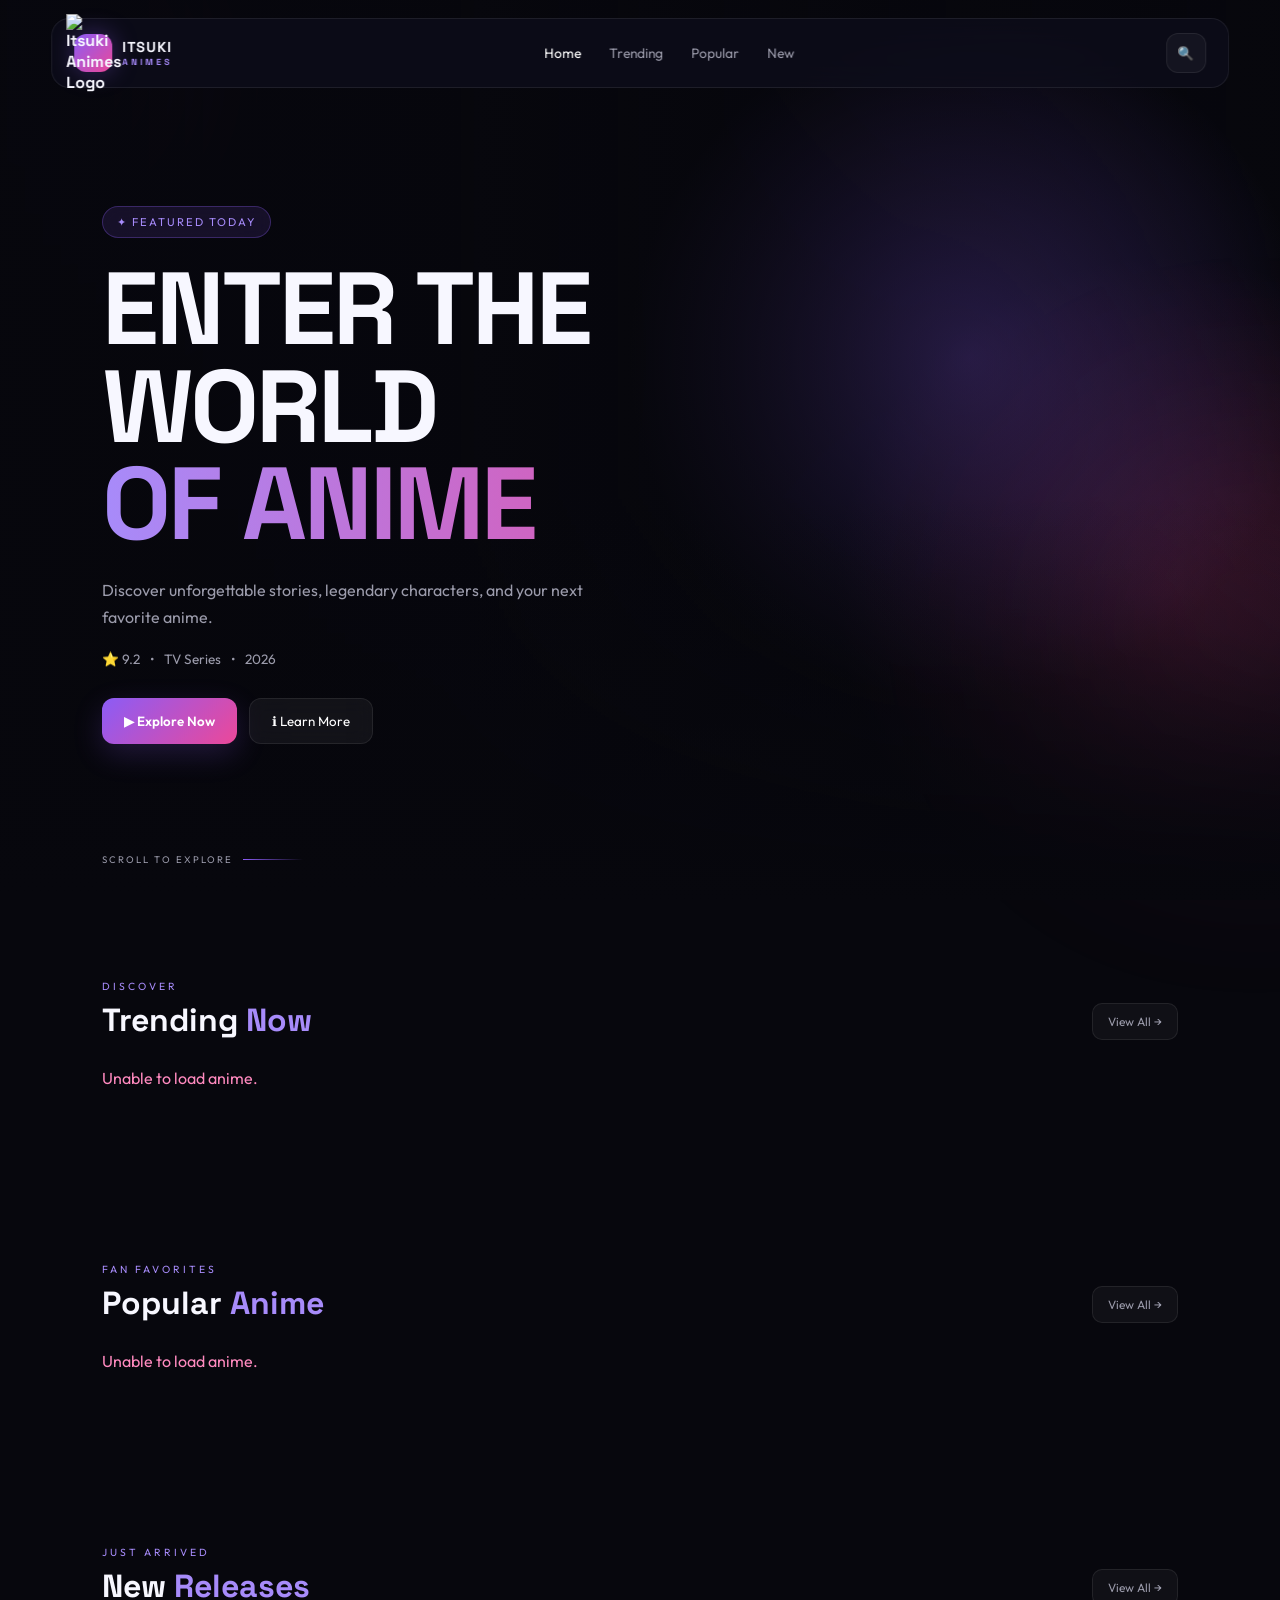
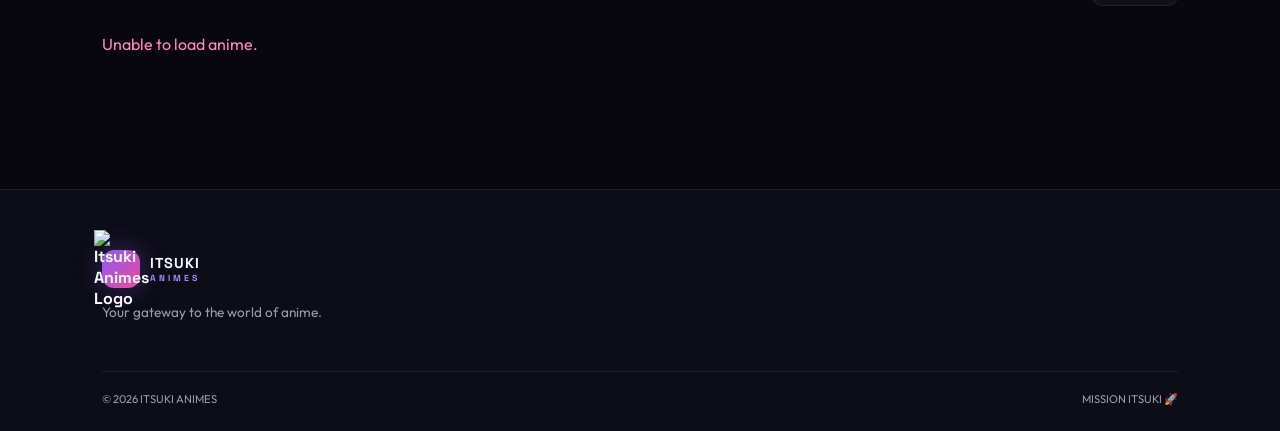
==== index.html @ 382caeaa "Add files via upload" ====
<!DOCTYPE html>
<html lang="en">
<head>
  <meta charset="UTF-8">
  <meta name="viewport" content="width=device-width, initial-scale=1.0">

  <title>ITSUKI ANIMES — Discover Anime</title>

  <link rel="stylesheet" href="style.css">

  <link rel="preconnect" href="https://fonts.googleapis.com">
  <link rel="preconnect" href="https://fonts.gstatic.com" crossorigin>

  <link href="https://fonts.googleapis.com/css2?family=Outfit:wght@400;500;600;700;800&family=Space+Grotesk:wght@500;600;700&display=swap" rel="stylesheet">
</head>

<body>

  <div class="bg-glow glow-one"></div>
  <div class="bg-glow glow-two"></div>


  <!-- =========================
       SEARCH OVERLAY
  ========================= -->

  <div class="search-overlay" id="search-overlay">

    <div class="search-container">

      <button class="close-search" id="close-search">✕</button>

      <p class="section-tag">FIND YOUR NEXT FAVORITE</p>

      <h2>Search <span>Anime</span></h2>

      <div class="search-box">

        <input
          type="text"
          id="search-input"
          placeholder="Search your favorite anime..."
          autocomplete="off"
        >

        <button id="search-btn" aria-label="Search">
          🔍
        </button>

      </div>

      <div class="search-results" id="search-results"></div>

    </div>

  </div>


  <!-- =========================
       NAVBAR
  ========================= -->

  <header class="navbar">

    <div class="brand">

      <div class="brand-icon">
        <img src="logo.png" alt="Itsuki Animes Logo">
      </div>

      <div class="brand-name">
        ITSUKI
        <span>ANIMES</span>
      </div>

    </div>


    <nav class="desktop-nav">

      <a href="#" class="active">Home</a>

      <a href="#trending">
        Trending
      </a>

      <a href="#popular">
        Popular
      </a>

      <a href="#new">
        New
      </a>

    </nav>


    <div class="nav-actions">

      <button
        class="icon-btn"
        id="open-search"
        aria-label="Open Search"
      >
        🔍
      </button>

      <button
        class="menu-btn"
        aria-label="Open Menu"
      >
        ☰
      </button>

    </div>

  </header>


  <!-- =========================
       MOBILE MENU
  ========================= -->

  <div
    class="mobile-menu-overlay"
    id="mobile-menu-overlay"
  ></div>


  <aside
    class="mobile-menu"
    id="mobile-menu"
  >

    <div class="mobile-menu-header">

      <div class="brand">

        <div class="brand-icon">
          <img src="logo.png" alt="Itsuki Animes Logo">
        </div>

        <div class="brand-name">
          ITSUKI
          <span>ANIMES</span>
        </div>

      </div>


      <button
        class="mobile-menu-close"
        id="mobile-menu-close"
        aria-label="Close Menu"
      >
        ✕
      </button>

    </div>


    <nav class="mobile-nav">

      <a
        href="#"
        class="mobile-nav-link active"
      >
        🏠 <span>Home</span>
      </a>

      <a
        href="#trending"
        class="mobile-nav-link"
      >
        🔥 <span>Trending</span>
      </a>

      <a
        href="#popular"
        class="mobile-nav-link"
      >
        ⭐ <span>Popular</span>
      </a>

      <a
        href="#new"
        class="mobile-nav-link"
      >
        🆕 <span>New Releases</span>
      </a>

      <a
        href="my-list.html"
        class="mobile-nav-link"
      >
        ❤️ <span>My List</span>
      </a>

    </nav>


    <div class="mobile-menu-divider"></div>


    <button
      class="mobile-search-btn"
      id="mobile-search-btn"
    >
      🔍 <span>Search Anime</span>
    </button>


    <div class="mobile-menu-footer">

      <span>MISSION ITSUKI</span>

      <span>🚀</span>

    </div>

  </aside>


  <!-- =========================
       MAIN CONTENT
  ========================= -->

  <main>


    <!-- HERO -->

    <section class="hero">

      <div
        class="hero-background"
        id="hero-background"
      ></div>

      <div class="hero-gradient"></div>


      <div class="hero-content">

        <div
          class="featured-label"
          id="hero-label"
        >
          ✦ FEATURED TODAY
        </div>


        <h1 id="hero-title">
          ENTER THE WORLD
          <span>OF ANIME</span>
        </h1>


        <p
          class="hero-text"
          id="hero-text"
        >
          Discover unforgettable stories,
          legendary characters,
          and your next favorite anime.
        </p>


        <div class="hero-meta">

          <span id="hero-score">
            ⭐ 9.2
          </span>

          <span>•</span>

          <span id="hero-type">
            TV Series
          </span>

          <span>•</span>

          <span id="hero-year">
            2026
          </span>

        </div>


        <div class="hero-buttons">

          <button
            class="watch-btn"
            id="hero-watch-btn"
            type="button"
          >
            ▶ Explore Now
          </button>


          <button
            class="info-btn"
            id="hero-info-btn"
            type="button"
          >
            ℹ Learn More
          </button>

        </div>

      </div>


      <div class="scroll-indicator">

        <span>
          SCROLL TO EXPLORE
        </span>

        <div class="scroll-line"></div>

      </div>

    </section>


    <!-- =========================
         TRENDING
    ========================= -->

    <section
      class="content-section"
      id="trending"
    >

      <div class="section-top">

        <div>

          <p class="section-tag">
            DISCOVER
          </p>

          <h2>
            Trending <span>Now</span>
          </h2>

        </div>


        <button class="view-btn">
          View All →
        </button>

      </div>


      <div
        class="anime-row"
        id="trending-grid"
      >
        <p>Loading anime...</p>
      </div>

    </section>


    <!-- =========================
         POPULAR
    ========================= -->

    <section
      class="content-section"
      id="popular"
    >

      <div class="section-top">

        <div>

          <p class="section-tag">
            FAN FAVORITES
          </p>

          <h2>
            Popular <span>Anime</span>
          </h2>

        </div>


        <button class="view-btn">
          View All →
        </button>

      </div>


      <div
        class="anime-row"
        id="popular-grid"
      >
        <p>Loading anime...</p>
      </div>

    </section>


    <!-- =========================
         NEW RELEASES
    ========================= -->

    <section
      class="content-section"
      id="new"
    >

      <div class="section-top">

        <div>

          <p class="section-tag">
            JUST ARRIVED
          </p>

          <h2>
            New <span>Releases</span>
          </h2>

        </div>


        <button class="view-btn">
          View All →
        </button>

      </div>


      <div
        class="anime-row"
        id="new-grid"
      >
        <p>Loading anime...</p>
      </div>

    </section>

  </main>


  <!-- =========================
       FOOTER
  ========================= -->

  <footer class="footer">

    <div class="footer-brand">

      <div class="brand">

        <div class="brand-icon">
          <img src="logo.png" alt="Itsuki Animes Logo">
        </div>

        <div class="brand-name">
          ITSUKI
          <span>ANIMES</span>
        </div>

      </div>


      <p>
        Your gateway to the world of anime.
      </p>

    </div>


    <div class="footer-bottom">

      <span>
        © 2026 ITSUKI ANIMES
      </span>

      <span>
        MISSION ITSUKI 🚀
      </span>

    </div>

  </footer>


  <!-- =========================
       JAVASCRIPT
  ========================= -->

  <script src="script.js"></script>

</body>
</html>
---- style.css ----
* {
  margin: 0;
  padding: 0;
  box-sizing: border-box;
}

:root {
  --bg: #07070d;
  --bg-soft: #0d0d18;
  --card: rgba(20, 20, 35, 0.78);
  --text: #f7f7ff;
  --muted: #9b9bab;
  --purple: #8b5cf6;
  --purple-light: #a78bfa;
  --pink: #ec4899;
  --border: rgba(255, 255, 255, 0.08);
}

html {
  scroll-behavior: smooth;
}

body {
  font-family: "Outfit", sans-serif;
  background: var(--bg);
  color: var(--text);
  overflow-x: hidden;
}

/* =========================
   BACKGROUND GLOWS
========================= */

.bg-glow {
  position: fixed;
  width: 350px;
  height: 350px;
  border-radius: 50%;
  filter: blur(120px);
  opacity: 0.15;
  z-index: -1;
}

.glow-one {
  background: var(--purple);
  top: -100px;
  left: -120px;
}

.glow-two {
  background: var(--pink);
  bottom: 100px;
  right: -150px;
}

/* =========================
   SEARCH OVERLAY
========================= */

.search-overlay {
  position: fixed;
  inset: 0;
  z-index: 2000;
  display: none;
  padding: 100px 6% 40px;
  background: rgba(7, 7, 13, 0.96);
  backdrop-filter: blur(20px);
  overflow-y: auto;
}

.search-overlay.active {
  display: block;
}

.search-container {
  width: 100%;
  max-width: 900px;
  margin: auto;
}

.search-container h2 {
  font-family: "Space Grotesk", sans-serif;
  font-size: 2.5rem;
  margin-bottom: 25px;
}

.search-container h2 span {
  color: var(--purple-light);
}

.close-search {
  position: fixed;
  top: 25px;
  right: 6%;
  width: 45px;
  height: 45px;
  border-radius: 14px;
  border: 1px solid var(--border);
  background: rgba(255, 255, 255, 0.06);
  color: white;
  font-size: 1.2rem;
  cursor: pointer;
}

.search-box {
  display: flex;
  gap: 10px;
  padding: 8px;
  border: 1px solid var(--border);
  border-radius: 16px;
  background: rgba(255, 255, 255, 0.05);
  margin-bottom: 30px;
}

.search-box input {
  flex: 1;
  min-width: 0;
  padding: 14px;
  border: none;
  outline: none;
  background: transparent;
  color: white;
  font-family: inherit;
  font-size: 1rem;
}

.search-box input::placeholder {
  color: var(--muted);
}

.search-box button {
  width: 52px;
  border: none;
  border-radius: 12px;
  background: linear-gradient(
    135deg,
    var(--purple),
    var(--pink)
  );
  cursor: pointer;
}

.search-results {
  display: grid;
  grid-template-columns:
    repeat(auto-fill, minmax(150px, 1fr));
  gap: 18px;
}

/* =========================
   NAVBAR
========================= */

.navbar {
  position: fixed;
  top: 0;
  left: 50%;
  transform: translateX(-50%);
  width: 92%;
  max-width: 1200px;
  height: 70px;
  margin-top: 18px;
  padding: 0 22px;
  display: flex;
  align-items: center;
  justify-content: space-between;
  background: rgba(15, 15, 28, 0.72);
  backdrop-filter: blur(18px);
  border: 1px solid var(--border);
  border-radius: 18px;
  z-index: 1000;
}

/* =========================
   BRAND
========================= */

.brand {
  display: flex;
  align-items: center;
  gap: 10px;
}

.brand-icon {
  width: 38px;
  height: 38px;
  display: flex;
  align-items: center;
  justify-content: center;
  font-family: "Space Grotesk", sans-serif;
  font-weight: 700;
  border-radius: 12px;
  background: linear-gradient(
    135deg,
    var(--purple),
    var(--pink)
  );
  box-shadow: 0 0 25px rgba(139, 92, 246, 0.35);
}

.brand-name {
  font-family: "Space Grotesk", sans-serif;
  font-weight: 700;
  font-size: 0.9rem;
  letter-spacing: 1px;
}

.brand-name span {
  display: block;
  font-size: 0.55rem;
  color: var(--purple-light);
  letter-spacing: 3px;
}

/* =========================
   NAVIGATION
========================= */

.desktop-nav {
  display: flex;
  gap: 28px;
}

.desktop-nav a {
  text-decoration: none;
  color: var(--muted);
  font-size: 0.85rem;
}

.desktop-nav a:hover,
.desktop-nav .active {
  color: white;
}

.nav-actions {
  display: flex;
  gap: 8px;
}

.icon-btn,
.menu-btn {
  width: 40px;
  height: 40px;
  border: 1px solid var(--border);
  border-radius: 12px;
  background: rgba(255, 255, 255, 0.04);
  color: white;
  cursor: pointer;
}

.menu-btn {
  display: none;
  font-size: 1.2rem;
}

/* =========================
   HERO
========================= */

.hero {
  min-height: 100vh;
  display: flex;
  align-items: center;
  padding: 150px 8% 100px;
  position: relative;
  overflow: hidden;
}

/* =========================
   DYNAMIC HERO BACKGROUND
========================= */

.hero-background {
  position: absolute;
  inset: 0;

  background:
    radial-gradient(
      circle at 75% 40%,
      rgba(139, 92, 246, 0.40),
      transparent 30%
    ),
    radial-gradient(
      circle at 90% 65%,
      rgba(236, 72, 153, 0.25),
      transparent 25%
    );

  background-size: cover;
  background-position: center;

  transition:
    background-image 0.6s ease,
    opacity 0.6s ease;

  transform: scale(1.03);

  z-index: 0;
}

/* DARK CINEMATIC OVERLAY */

.hero-background::after {
  content: "";
  position: absolute;
  inset: 0;

  background:
    linear-gradient(
      90deg,
      rgba(7, 7, 13, 0.98) 0%,
      rgba(7, 7, 13, 0.88) 35%,
      rgba(7, 7, 13, 0.45) 70%,
      rgba(7, 7, 13, 0.25) 100%
    );

  pointer-events: none;
}

/* BOTTOM FADE */

.hero-gradient {
  position: absolute;
  inset: 0;

  background:
    linear-gradient(
      180deg,
      transparent 55%,
      rgba(7, 7, 13, 0.25) 70%,
      var(--bg) 100%
    );

  z-index: 1;
  pointer-events: none;
}

.hero-content {
  position: relative;
  max-width: 750px;
  z-index: 2;
}

.featured-label {
  display: inline-block;
  padding: 8px 14px;
  margin-bottom: 22px;
  border-radius: 50px;
  background: rgba(139, 92, 246, 0.12);
  border: 1px solid rgba(139, 92, 246, 0.3);
  color: var(--purple-light);
  font-size: 0.7rem;
  letter-spacing: 2px;

  backdrop-filter: blur(10px);

  transition:
    background 0.3s ease,
    border-color 0.3s ease;
}

.hero h1 {
  font-family: "Space Grotesk", sans-serif;
  font-size: clamp(3.5rem, 8vw, 7rem);
  line-height: 0.95;
  letter-spacing: -3px;
  margin-bottom: 25px;
  text-transform: uppercase;
}

.hero h1 span {
  display: block;
  background: linear-gradient(
    90deg,
    var(--purple-light),
    var(--pink)
  );
  -webkit-background-clip: text;
  background-clip: text;
  color: transparent;
}

.hero-text {
  max-width: 540px;
  color: var(--muted);
  line-height: 1.7;
  margin-bottom: 18px;
}

.hero-meta {
  display: flex;
  gap: 10px;
  color: var(--muted);
  font-size: 0.85rem;
  margin-bottom: 30px;
}

/* =========================
   BUTTONS
========================= */

.hero-buttons {
  display: flex;
  gap: 12px;
  flex-wrap: wrap;
}

.watch-btn,
.info-btn,
.view-btn {
  font-family: inherit;
  cursor: pointer;
  transition:
    transform 0.3s ease,
    box-shadow 0.3s ease,
    border-color 0.3s ease;
}

.watch-btn {
  display: inline-block;
  border: none;
  padding: 14px 22px;
  border-radius: 12px;
  color: white;
  font-weight: 600;
  text-decoration: none;
  background: linear-gradient(
    135deg,
    var(--purple),
    var(--pink)
  );

  box-shadow:
    0 10px 30px rgba(139, 92, 246, 0.20);
}

.watch-btn:hover {
  transform: translateY(-3px);

  box-shadow:
    0 15px 35px rgba(139, 92, 246, 0.35);
}

.info-btn {
  padding: 14px 22px;
  border-radius: 12px;
  background: rgba(255, 255, 255, 0.05);
  border: 1px solid var(--border);
  color: white;
  backdrop-filter: blur(10px);
}

.info-btn:hover {
  transform: translateY(-3px);
  border-color: rgba(139, 92, 246, 0.45);
  background: rgba(255, 255, 255, 0.08);
}

/* =========================
   SCROLL INDICATOR
========================= */

.scroll-indicator {
  position: absolute;
  bottom: 35px;
  left: 8%;
  display: flex;
  align-items: center;
  gap: 10px;
  color: var(--muted);
  font-size: 0.6rem;
  letter-spacing: 2px;
  z-index: 3;
}

.scroll-line {
  width: 60px;
  height: 1px;
  background: linear-gradient(
    90deg,
    var(--purple),
    transparent
  );
}

/* =========================
   CONTENT SECTIONS
========================= */

.content-section {
  padding: 80px 8%;
}

.section-top {
  display: flex;
  align-items: flex-end;
  justify-content: space-between;
  margin-bottom: 28px;
}

.section-tag {
  color: var(--purple-light);
  font-size: 0.65rem;
  letter-spacing: 3px;
  margin-bottom: 7px;
}

.section-top h2 {
  font-family: "Space Grotesk", sans-serif;
  font-size: 2rem;
}

.section-top h2 span {
  color: var(--purple-light);
}

.view-btn {
  padding: 10px 15px;
  border-radius: 10px;
  border: 1px solid var(--border);
  background: rgba(255, 255, 255, 0.04);
  color: var(--muted);
  font-size: 0.75rem;
}

.view-btn:hover {
  color: white;
  border-color: rgba(139, 92, 246, 0.4);
  transform: translateY(-2px);
}

/* =========================
   ANIME ROW
========================= */

.anime-row {
  display: flex;
  gap: 18px;
  overflow-x: auto;
  padding-bottom: 15px;
  scrollbar-width: none;
}

.anime-row::-webkit-scrollbar {
  display: none;
}

/* =========================
   ANIME CARD
========================= */

.anime-card {
  min-width: 170px;
  border-radius: 16px;
  overflow: hidden;
  background: var(--card);
  border: 1px solid var(--border);
  transition: 0.3s;
  cursor: pointer;
}

.anime-card:hover {
  transform: translateY(-8px);
  border-color: rgba(139, 92, 246, 0.5);
}

.anime-image {
  width: 100%;
  height: 245px;
  object-fit: cover;
  display: block;
}

.anime-info {
  padding: 12px;
}

.anime-title {
  font-size: 0.85rem;
  white-space: nowrap;
  overflow: hidden;
  text-overflow: ellipsis;
  margin-bottom: 6px;
}

.anime-score {
  color: var(--muted);
  font-size: 0.75rem;
}

/* =========================
   ANIME DETAILS PAGE
========================= */

.details-page {
  min-height: 100vh;
  padding: 140px 8% 80px;
}

.details-loading {
  text-align: center;
  color: var(--muted);
  padding: 100px 20px;
}

.anime-details-card {
  max-width: 1100px;
  margin: auto;
  display: grid;
  grid-template-columns: 300px 1fr;
  gap: 45px;
  padding: 30px;
  border-radius: 25px;
  background: rgba(20, 20, 35, 0.65);
  border: 1px solid var(--border);
  backdrop-filter: blur(15px);
}

.details-poster img {
  width: 100%;
  display: block;
  border-radius: 18px;
  object-fit: cover;
  box-shadow: 0 20px 45px rgba(0, 0, 0, 0.35);
}

.details-content {
  display: flex;
  flex-direction: column;
  justify-content: center;
}

.details-content h1 {
  font-family: "Space Grotesk", sans-serif;
  font-size: clamp(2rem, 5vw, 4rem);
  line-height: 1.05;
  margin-bottom: 22px;
}

.details-meta {
  display: flex;
  flex-wrap: wrap;
  gap: 12px;
  color: var(--muted);
  font-size: 0.9rem;
  margin-bottom: 20px;
}

.details-meta span {
  padding: 8px 12px;
  border-radius: 10px;
  background: rgba(255, 255, 255, 0.05);
  border: 1px solid var(--border);
}

.details-genres {
  display: inline-block;
  width: fit-content;
  padding: 10px 14px;
  border-radius: 12px;
  margin-bottom: 25px;
  color: var(--purple-light);
  background: rgba(139, 92, 246, 0.10);
  border: 1px solid rgba(139, 92, 246, 0.2);
}

.details-synopsis {
  color: var(--muted);
  line-height: 1.8;
  margin-bottom: 30px;
}

/* BACK HOME BUTTON */

.back-btn {
  text-decoration: none;
  color: white;
  padding: 10px 15px;
  border-radius: 12px;
  border: 1px solid var(--border);
  background: rgba(255, 255, 255, 0.05);
  font-size: 0.8rem;
}

/* =========================
   FOOTER
========================= */

.footer {
  margin-top: 40px;
  padding: 60px 8% 25px;
  background: var(--bg-soft);
  border-top: 1px solid var(--border);
}

.footer-brand p {
  color: var(--muted);
  font-size: 0.85rem;
  margin-top: 15px;
}

.footer-bottom {
  margin-top: 50px;
  padding-top: 20px;
  border-top: 1px solid var(--border);
  display: flex;
  justify-content: space-between;
  color: var(--muted);
  font-size: 0.7rem;
}

/* =========================
   MOBILE
========================= */

@media (max-width: 700px) {

  .navbar {
    width: 94%;
    height: 62px;
    margin-top: 12px;
    padding: 0 14px;
  }

  .desktop-nav {
    display: none;
  }

  .menu-btn {
    display: block;
  }

  .hero {
    padding: 140px 7% 90px;
    min-height: 100svh;
  }

  .hero-background {
    background-position: 65% center;
    transform: scale(1.04);
  }

  .hero-background::after {
    background:
      linear-gradient(
        180deg,
        rgba(7, 7, 13, 0.80) 0%,
        rgba(7, 7, 13, 0.72) 45%,
        rgba(7, 7, 13, 0.96) 100%
      );
  }

  .hero h1 {
    font-size: 3.6rem;
    letter-spacing: -2px;
  }

  .hero-text {
    max-width: 100%;
  }

  .hero-meta {
    flex-wrap: wrap;
  }

  .content-section {
    padding: 60px 5%;
  }

  .section-top h2 {
    font-size: 1.7rem;
  }

  .anime-row {
    gap: 12px;
  }

  .anime-card {
    min-width: 145px;
  }

  .anime-image {
    height: 215px;
  }

  .search-overlay {
    padding: 90px 5% 30px;
  }

  .search-container h2 {
    font-size: 2rem;
  }

  .search-results {
    grid-template-columns: repeat(2, 1fr);
    gap: 12px;
  }

  /* DETAILS PAGE MOBILE */

  .details-page {
    padding: 110px 5% 50px;
  }

  .anime-details-card {
    grid-template-columns: 1fr;
    gap: 25px;
    padding: 20px;
  }

  .details-poster {
    max-width: 280px;
    margin: auto;
  }

  .details-content h1 {
    font-size: 2.2rem;
  }

  .footer {
    padding: 50px 6% 25px;
  }

  .footer-bottom {
    flex-direction: column;
    gap: 10px;
  }

}

/* =========================
   FAVORITE BUTTON
========================= */

.details-actions {
  display: flex;
  gap: 12px;
  flex-wrap: wrap;
}

.favorite-btn {
  padding: 14px 22px;
  border-radius: 12px;
  border: 1px solid var(--border);
  background: rgba(255, 255, 255, 0.05);
  color: white;
  font-family: inherit;
  font-weight: 600;
  cursor: pointer;
  transition: 0.3s;
}

.favorite-btn:hover {
  transform: translateY(-2px);
  border-color: var(--pink);
}

.favorite-btn.favorited {
  background: linear-gradient(
    135deg,
    #ec4899,
    #8b5cf6
  );
  border-color: transparent;
}

/* =========================
   MY LIST PAGE
========================= */

.mylist-page {
  min-height: 100vh;
  padding: 140px 8% 80px;
}

.mylist-header {
  max-width: 700px;
  margin-bottom: 45px;
}

.mylist-header h1 {
  font-family: "Space Grotesk", sans-serif;
  font-size: clamp(2.5rem, 6vw, 4.5rem);
  margin-bottom: 15px;
}

.mylist-header h1 span {
  background: linear-gradient(
    90deg,
    var(--purple-light),
    var(--pink)
  );
  -webkit-background-clip: text;
  color: transparent;
}

.mylist-header > p:last-child {
  color: var(--muted);
  line-height: 1.7;
}

.mylist-grid {
  display: grid;
  grid-template-columns:
    repeat(auto-fill, minmax(170px, 1fr));
  gap: 20px;
}

/* =========================
   MY LIST CARD BUTTONS
========================= */

.mylist-actions {
  display: flex;
  flex-direction: column;
  gap: 8px;
  margin-top: 12px;
}

.open-details-btn,
.remove-btn {
  width: 100%;
  padding: 9px;
  border-radius: 9px;
  font-family: inherit;
  font-size: 0.75rem;
  font-weight: 600;
  cursor: pointer;
  transition: 0.3s;
}

.open-details-btn {
  border: none;
  color: white;
  background: linear-gradient(
    135deg,
    var(--purple),
    var(--pink)
  );
}

.remove-btn {
  color: var(--muted);
  background: transparent;
  border: 1px solid var(--border);
}

.open-details-btn:hover,
.remove-btn:hover {
  transform: translateY(-2px);
}

.remove-btn:hover {
  color: white;
  border-color: var(--pink);
}

/* =========================
   EMPTY LIST
========================= */

.empty-list {
  grid-column: 1 / -1;
  text-align: center;
  padding: 80px 20px;
  border: 1px solid var(--border);
  border-radius: 25px;
  background: rgba(20, 20, 35, 0.5);
}

.empty-icon {
  font-size: 4rem;
  margin-bottom: 20px;
}

.empty-list h2 {
  font-family: "Space Grotesk", sans-serif;
  margin-bottom: 10px;
}

.empty-list p {
  color: var(--muted);
  margin-bottom: 25px;
}

/* =========================
   MOBILE MY LIST
========================= */

@media (max-width: 700px) {

  .mylist-page {
    padding: 110px 5% 50px;
  }

  .mylist-grid {
    grid-template-columns:
      repeat(2, 1fr);
    gap: 12px;
  }

}

/* =========================
   EMBEDDED TRAILER
========================= */

.trailer-container {
  display: none;
  max-width: 1100px;
  margin: 45px auto 0;
  padding: 30px;
  border-radius: 25px;
  background: rgba(20, 20, 35, 0.65);
  border: 1px solid var(--border);
  backdrop-filter: blur(15px);
}

.trailer-container.trailer-active {
  display: block;
}

.trailer-header {
  margin-bottom: 25px;
}

.trailer-header h2 {
  font-family: "Space Grotesk", sans-serif;
  font-size: 2rem;
}

.trailer-header h2 span {
  color: var(--purple-light);
}

.trailer-video {
  position: relative;
  width: 100%;
  padding-top: 56.25%;
  overflow: hidden;
  border-radius: 18px;
  background: #000;
}

.trailer-video iframe {
  position: absolute;
  inset: 0;
  width: 100%;
  height: 100%;
  border: none;
}

/* =========================
   MOBILE TRAILER
========================= */

@media (max-width: 700px) {

  .trailer-container {
    margin-top: 30px;
    padding: 15px;
    border-radius: 18px;
  }

  .trailer-header h2 {
    font-size: 1.6rem;
  }

  .trailer-video {
    border-radius: 12px;
  }

}

/* =========================
   MOBILE MENU
========================= */

.mobile-menu-overlay {
  position: fixed;
  inset: 0;
  background: rgba(0, 0, 0, 0.65);
  backdrop-filter: blur(5px);
  opacity: 0;
  visibility: hidden;
  transition: 0.3s ease;
  z-index: 1490;
}

.mobile-menu-overlay.active {
  opacity: 1;
  visibility: visible;
}

.mobile-menu {
  position: fixed;
  top: 0;
  right: 0;
  width: min(82%, 340px);
  height: 100vh;
  padding: 25px 22px;
  background: rgba(13, 13, 24, 0.98);
  border-left: 1px solid var(--border);
  box-shadow: -20px 0 60px rgba(0, 0, 0, 0.45);
  transform: translateX(100%);
  transition: transform 0.35s ease;
  z-index: 1500;
  display: flex;
  flex-direction: column;
}

.mobile-menu.active {
  transform: translateX(0);
}

.mobile-menu-header {
  display: flex;
  align-items: center;
  justify-content: space-between;
  padding-bottom: 25px;
  border-bottom: 1px solid var(--border);
}

.mobile-menu-close {
  width: 42px;
  height: 42px;
  border-radius: 12px;
  border: 1px solid var(--border);
  background: rgba(255, 255, 255, 0.05);
  color: white;
  font-size: 1rem;
  cursor: pointer;
  transition: 0.25s;
}

.mobile-menu-close:hover {
  background: rgba(236, 72, 153, 0.15);
  border-color: var(--pink);
  transform: rotate(90deg);
}

/* MENU LINKS */

.mobile-nav {
  display: flex;
  flex-direction: column;
  gap: 8px;
  margin-top: 25px;
}

.mobile-nav-link {
  display: flex;
  align-items: center;
  gap: 15px;
  padding: 15px 14px;
  border-radius: 13px;
  color: var(--muted);
  text-decoration: none;
  font-size: 0.95rem;
  transition: 0.25s;
}

.mobile-nav-link:hover,
.mobile-nav-link.active {
  color: white;
  background: linear-gradient(
    135deg,
    rgba(139, 92, 246, 0.18),
    rgba(236, 72, 153, 0.10)
  );
  border: 1px solid rgba(139, 92, 246, 0.2);
}

.mobile-nav-link span {
  font-weight: 500;
}

/* DIVIDER */

.mobile-menu-divider {
  height: 1px;
  background: var(--border);
  margin: 25px 0;
}

/* MOBILE SEARCH */

.mobile-search-btn {
  display: flex;
  align-items: center;
  gap: 15px;
  width: 100%;
  padding: 15px 14px;
  border-radius: 13px;
  border: 1px solid var(--border);
  background: rgba(255, 255, 255, 0.04);
  color: var(--muted);
  font-family: inherit;
  font-size: 0.95rem;
  cursor: pointer;
  transition: 0.25s;
}

.mobile-search-btn:hover {
  color: white;
  border-color: var(--purple);
  background: rgba(139, 92, 246, 0.1);
}

/* FOOTER */

.mobile-menu-footer {
  margin-top: auto;
  padding-top: 20px;
  display: flex;
  justify-content: space-between;
  color: var(--muted);
  font-size: 0.65rem;
  letter-spacing: 1.5px;
}

/* ONLY MOBILE */

@media (min-width: 701px) {
  .mobile-menu,
  .mobile-menu-overlay {
    display: none;
  }
}

/* MOBILE NAVBAR IMPROVEMENTS */

@media (max-width: 700px) {

  .nav-actions {
    gap: 6px;
  }

  .icon-btn,
  .menu-btn {
    width: 38px;
    height: 38px;
  }

  .mobile-menu {
    padding-top: 22px;
  }

  body.menu-open {
    overflow: hidden;
  }
/* =========================
   ITSUKI LOGO
========================= */

.brand-icon {
  width: 52px;
  height: 52px;
  display: flex;
  align-items: center;
  justify-content: center;
  overflow: hidden;
  border-radius: 50%;
}

.brand-icon img {
  width: 100%;
  height: 100%;
  object-fit: contain;
  display: block;
}
}
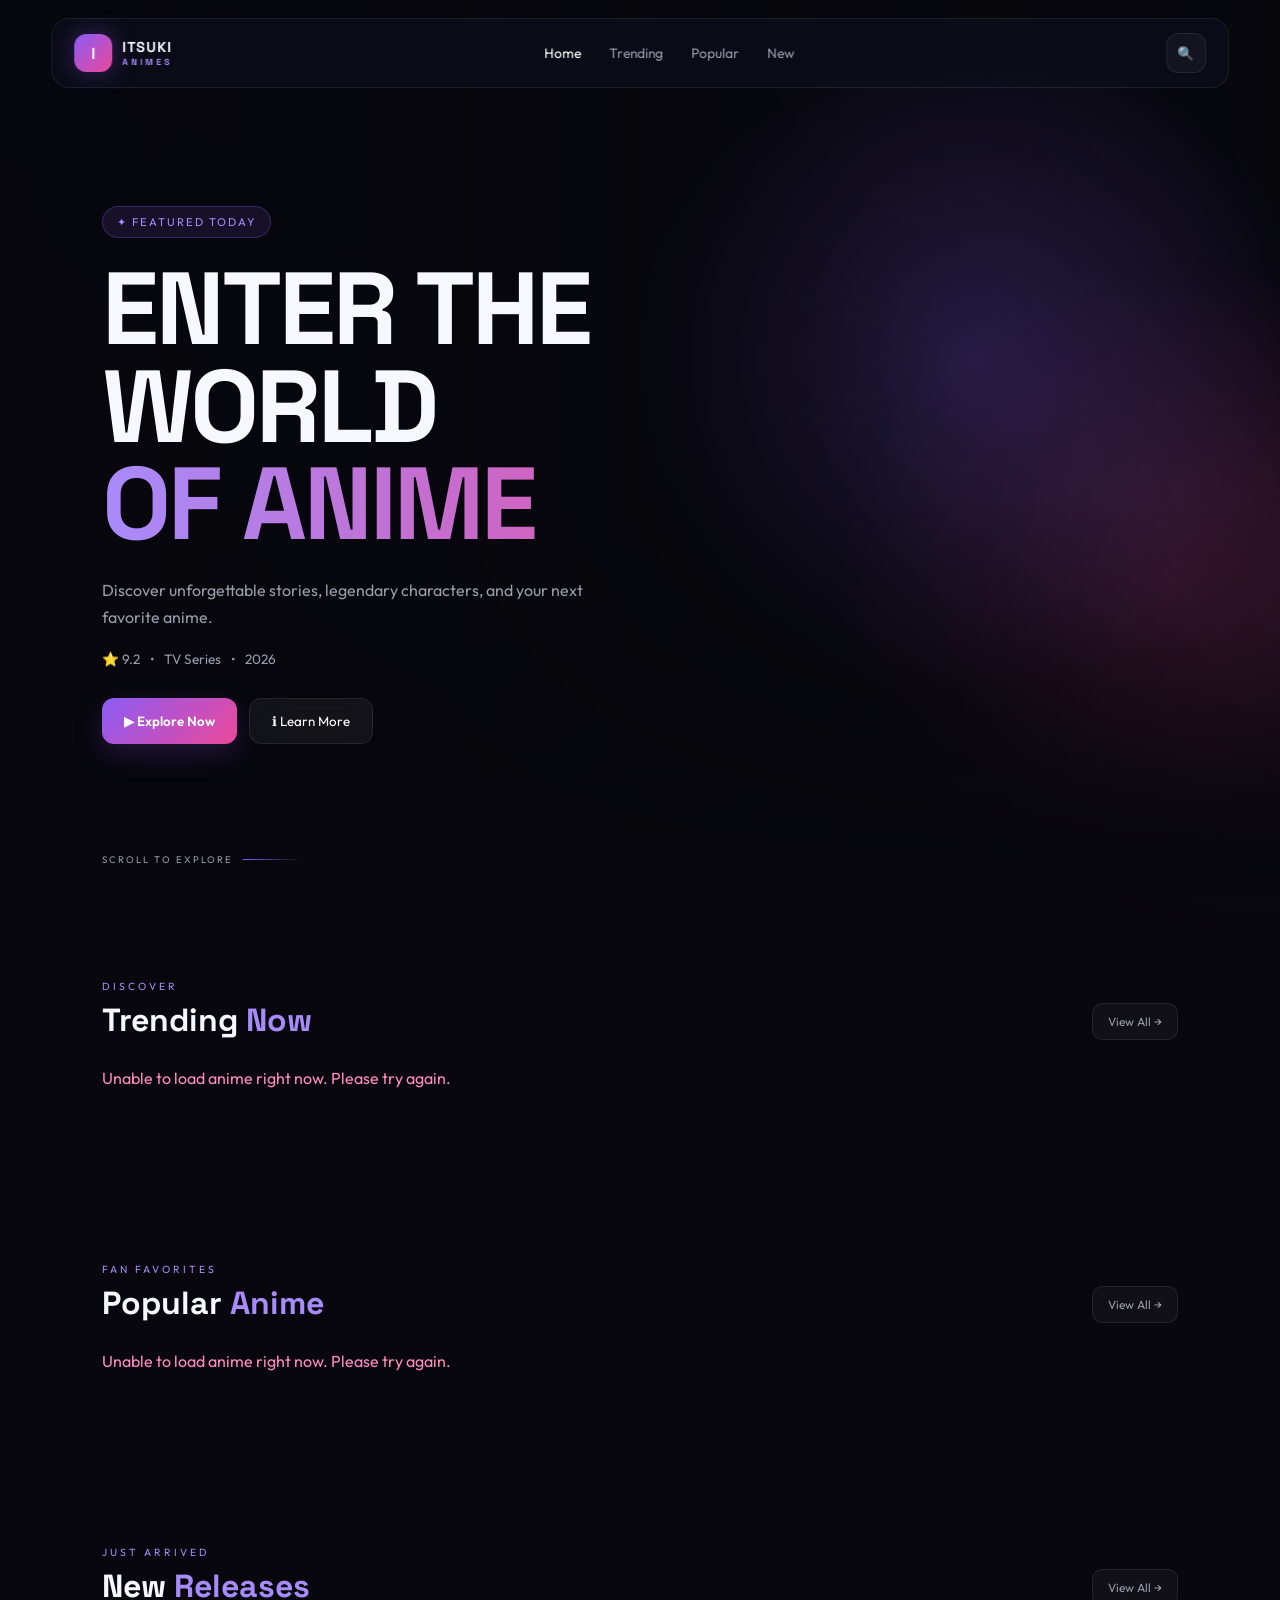
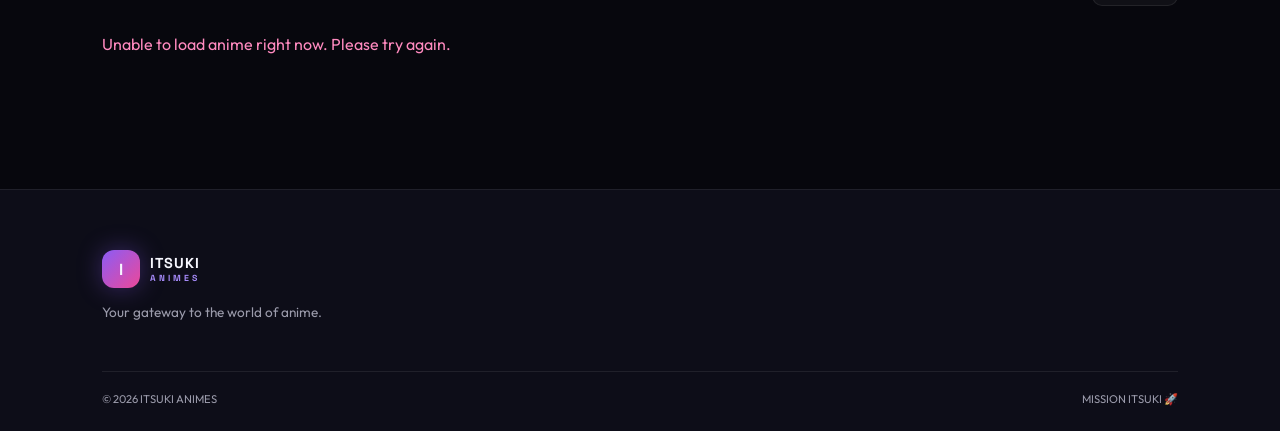
==== commit 5c4e4422: "fix : search and apis fallback" ====
--- a/index.html
+++ b/index.html
@@ -64,9 +64,7 @@
 
     <div class="brand">
 
-      <div class="brand-icon">
-        <img src="logo.png" alt="Itsuki Animes Logo">
-      </div>
+      <div class="brand-icon">I</div>
 
       <div class="brand-name">
         ITSUKI
@@ -136,9 +134,7 @@
 
       <div class="brand">
 
-        <div class="brand-icon">
-          <img src="logo.png" alt="Itsuki Animes Logo">
-        </div>
+        <div class="brand-icon">I</div>
 
         <div class="brand-name">
           ITSUKI
@@ -459,9 +455,7 @@
 
       <div class="brand">
 
-        <div class="brand-icon">
-          <img src="logo.png" alt="Itsuki Animes Logo">
-        </div>
+        <div class="brand-icon">I</div>
 
         <div class="brand-name">
           ITSUKI
